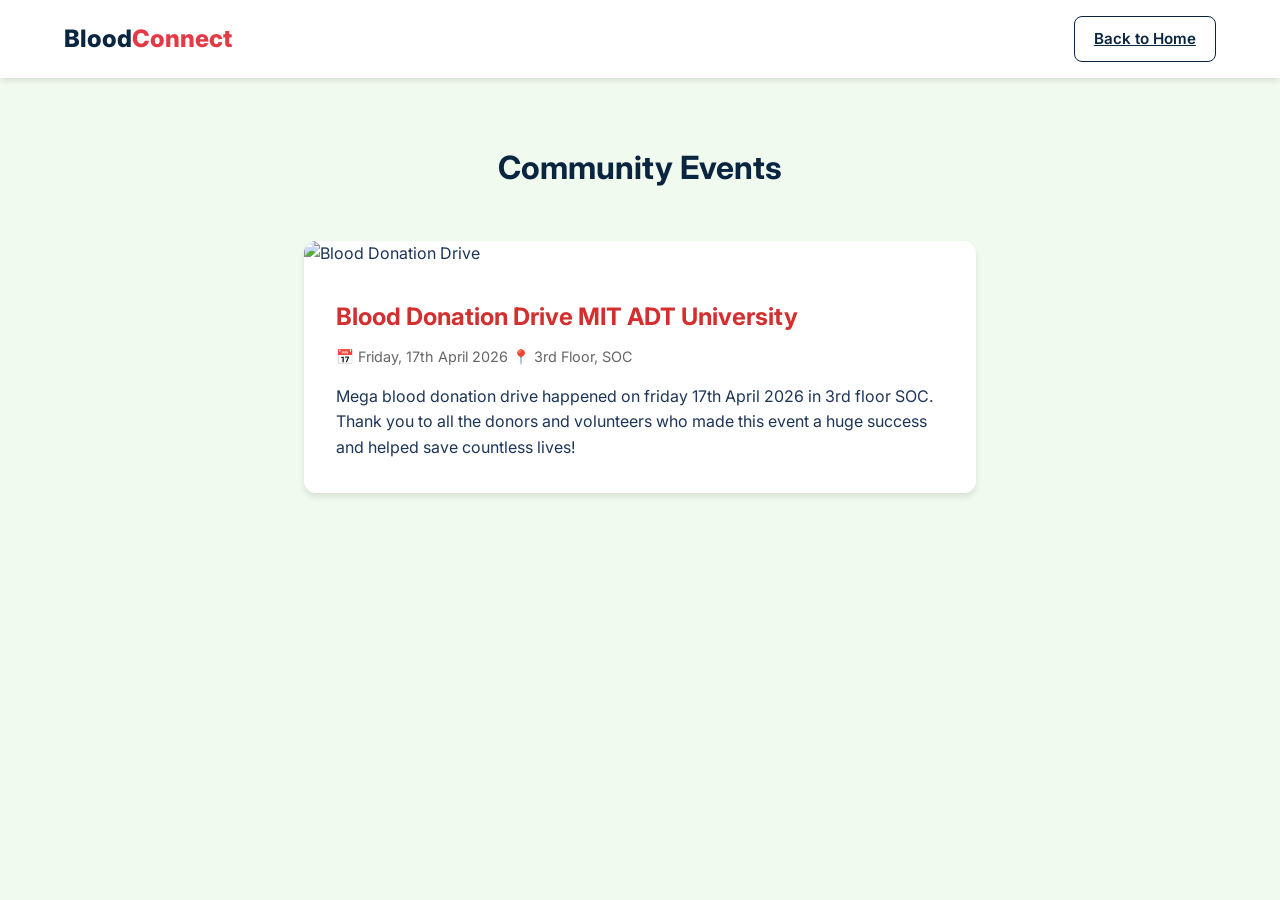
==== events.html @ 0894acb3 "Blood Connect - Full project with Admin Dashboard, Events, and localStorage" ====
<!DOCTYPE html>
<html lang="en">
<head>
  <meta charset="UTF-8">
  <meta name="viewport" content="width=device-width, initial-scale=1.0">
  <title>Events - Blood Connect</title>
  <link rel="stylesheet" href="css/style.css">
  <link href="https://fonts.googleapis.com/css2?family=Inter:wght@400;500;600;700&display=swap" rel="stylesheet">
  <style>
    .events-container {
      max-width: 800px;
      margin: 4rem auto;
      padding: 0 5%;
    }
    .event-card {
      background: var(--surface-color, #ffffff);
      border-radius: 12px;
      box-shadow: 0 4px 6px rgba(0,0,0,0.1);
      overflow: hidden;
      margin-bottom: 2rem;
    }
    .event-image {
      width: 100%;
      height: auto;
      display: block;
    }
    .event-details {
      padding: 2rem;
    }
    .event-title {
      font-size: 1.5rem;
      color: var(--primary-color, #d32f2f);
      margin-bottom: 0.5rem;
    }
    .event-meta {
      color: #666;
      font-size: 0.9rem;
      margin-bottom: 1rem;
    }
    .event-description {
      line-height: 1.6;
    }
  </style>
</head>
<body>
  <header class="navbar">
    <div class="logo"><a href="index.html" style="text-decoration: none; color: inherit;">Blood<span>Connect</span></a></div>
    <nav>
      <a href="index.html" class="btn btn-outline">Back to Home</a>
    </nav>
  </header>

  <main class="events-container">
    <h1 style="text-align: center; margin-bottom: 3rem;">Community Events</h1>
    
    <article class="event-card">
      <!-- Placeholder image while you save your attached image -->
      <img src="https://images.unsplash.com/photo-1615461066841-6116e61058f4?q=80&w=800&auto=format&fit=crop" alt="Blood Donation Drive" class="event-image">
      <div class="event-details">
        <h2 class="event-title">Blood Donation Drive MIT ADT University</h2>
        <div class="event-meta">📅 Friday, 17th April 2026 📍 3rd Floor, SOC</div>
        <p class="event-description">
          Mega blood donation drive happened on friday 17th April 2026 in 3rd floor SOC. 
          Thank you to all the donors and volunteers who made this event a huge success and helped save countless lives!
        </p>
      </div>
    </article>
  </main>

</body>
</html>
---- css/style.css ----
/* Base Variables - Blood Connect Deep/Medical Theme */
:root {
  --primary-red: #E63946;
  --primary-red-hover: #D62828;
  --dark-blue: #0A2540;
  --light-blue: #A8DADC;
  --bg-color: #F1FAEE;
  --white: #FFFFFF;
  --text-dark: #1D3557;
  --text-muted: #6C7A89;
  --border-color: #E2E8F0;
  --shadow-sm: 0 4px 6px -1px rgba(0, 0, 0, 0.1);
  --shadow-md: 0 10px 15px -3px rgba(0, 0, 0, 0.1);
  --shadow-lg: 0 20px 25px -5px rgba(0, 0, 0, 0.1);
  --transition: all 0.3s ease;
}

* {
  box-sizing: border-box;
  margin: 0;
  padding: 0;
}

body {
  font-family: 'Inter', sans-serif;
  background-color: var(--bg-color);
  color: var(--text-dark);
  line-height: 1.6;
}

/* Typography */
h1, h2, h3, h4 {
  color: var(--dark-blue);
  font-weight: 700;
  margin-bottom: 0.5rem;
}

.highlight {
  color: var(--primary-red);
}

/* Buttons */
.btn {
  display: inline-block;
  padding: 0.6rem 1.2rem;
  border-radius: 8px;
  font-weight: 600;
  font-size: 0.95rem;
  cursor: pointer;
  transition: var(--transition);
  border: none;
  text-align: center;
}

.btn-primary {
  background-color: var(--primary-red);
  color: var(--white);
}

.btn-primary:hover {
  background-color: var(--primary-red-hover);
  transform: translateY(-2px);
  box-shadow: var(--shadow-sm);
}

.btn-secondary {
  background-color: var(--dark-blue);
  color: var(--white);
}

.btn-secondary:hover {
  background-color: #1a416a;
  transform: translateY(-2px);
}

.btn-outline {
  background-color: transparent;
  color: var(--dark-blue);
  border: 1px solid var(--dark-blue);
}

.btn-outline:hover {
  background-color: var(--dark-blue);
  color: var(--white);
}

.btn-large {
  padding: 0.8rem 2rem;
  font-size: 1.1rem;
}

.full-width {
  width: 100%;
}

/* Navbar */
.navbar {
  display: flex;
  justify-content: space-between;
  align-items: center;
  padding: 1rem 5%;
  background-color: var(--white);
  box-shadow: var(--shadow-sm);
  position: sticky;
  top: 0;
  z-index: 100;
}

.logo {
  font-size: 1.5rem;
  font-weight: 800;
  color: var(--dark-blue);
}

.logo span {
  color: var(--primary-red);
}

/* Hero Section */
.hero {
  height: calc(100vh - 70px);
  display: flex;
  align-items: center;
  justify-content: space-between;
  text-align: left;
  background: linear-gradient(135deg, var(--bg-color) 0%, #e0eaf5 100%);
  padding: 2rem 5%;
  gap: 2rem;
}

.hero-content {
  flex: 1;
  max-width: 600px;
}

.hero h1 {
  font-size: 4rem;
  line-height: 1.1;
  margin-bottom: 1.5rem;
}

.hero p {
  font-size: 1.2rem;
  color: var(--text-muted);
  margin-bottom: 2.5rem;
}

.cta-group {
  display: flex;
  gap: 1rem;
  justify-content: flex-start;
}

/* Hero Carousel Elements */
.hero-image-slider {
  flex: 1;
  max-width: 500px;
  height: 400px;
  position: relative;
  border-radius: 16px;
  overflow: hidden;
  box-shadow: var(--shadow-lg);
}

.slide {
  position: absolute;
  top: 0;
  left: 0;
  width: 100%;
  height: 100%;
  object-fit: cover;
  opacity: 0;
  animation: fadeSlider 8s infinite ease-in-out;
}

.slide-1 {
  animation-delay: 0s;
}

.slide-2 {
  opacity: 0;
  animation-delay: 4s;
}

@keyframes fadeSlider {
  0%, 45% { opacity: 1; }
  50%, 95% { opacity: 0; }
  100% { opacity: 1; }
}

@media (max-width: 768px) {
  .hero {
    flex-direction: column;
    text-align: center;
    height: auto;
    padding-top: 4rem;
    padding-bottom: 4rem;
  }
  .hero-content {
    max-width: 100%;
  }
  .cta-group {
    justify-content: center;
  }
  .hero-image-slider {
    width: 100%;
    margin-top: 2rem;
    height: 300px;
  }
}

/* Features */
.features {
  display: grid;
  grid-template-columns: repeat(auto-fit, minmax(300px, 1fr));
  gap: 2rem;
  padding: 5rem 5%;
  background-color: var(--white);
}

.feature-card {
  padding: 2.5rem;
  border-radius: 16px;
  background: var(--white);
  box-shadow: var(--shadow-sm);
  transition: var(--transition);
  border: 1px solid var(--border-color);
  text-align: center;
}

.feature-card:hover {
  transform: translateY(-5px);
  box-shadow: var(--shadow-md);
}

.feature-icon {
  font-size: 3rem;
  margin-bottom: 1rem;
}

/* Modals */
.hidden {
  display: none !important;
}

.modal {
  position: fixed;
  top: 0; left: 0; right: 0; bottom: 0;
  background-color: rgba(10, 37, 64, 0.6);
  backdrop-filter: blur(5px);
  display: flex;
  align-items: center;
  justify-content: center;
  z-index: 1000;
}

.modal-content {
  background: var(--white);
  padding: 2.5rem;
  border-radius: 16px;
  width: 100%;
  max-width: 450px;
  position: relative;
  box-shadow: var(--shadow-lg);
  animation: fadeIn 0.3s ease-out;
}

@keyframes fadeIn {
  from { opacity: 0; transform: scale(0.95); }
  to { opacity: 1; transform: scale(1); }
}

.close-btn {
  position: absolute;
  top: 1.5rem;
  right: 1.5rem;
  font-size: 1.5rem;
  cursor: pointer;
  color: var(--text-muted);
  transition: var(--transition);
}

.close-btn:hover {
  color: var(--primary-red);
}

.form-group {
  margin-bottom: 1.2rem;
}

.form-group label {
  display: block;
  font-weight: 500;
  margin-bottom: 0.5rem;
  color: var(--dark-blue);
}

.form-group input, .form-group select {
  width: 100%;
  padding: 0.8rem;
  border: 1px solid var(--border-color);
  border-radius: 8px;
  font-family: inherit;
  font-size: 1rem;
  transition: var(--transition);
}

.form-group input:focus, .form-group select:focus {
  outline: none;
  border-color: var(--light-blue);
  box-shadow: 0 0 0 3px rgba(168, 218, 220, 0.4);
}

.auth-switch {
  margin-top: 1.5rem;
  text-align: center;
  font-size: 0.9rem;
}

.auth-switch a {
  color: var(--primary-red);
  text-decoration: none;
  font-weight: 600;
}

/* Dashboard Specific Layout */
.dashboard-body {
  background-color: #F8FAFC;
}

.dashboard-container {
  display: flex;
  min-height: calc(100vh - 70px);
}

.sidebar {
  width: 280px;
  background-color: var(--white);
  border-right: 1px solid var(--border-color);
  padding: 2rem 1.5rem;
  display: flex;
  flex-direction: column;
}

.side-nav a {
  display: block;
  padding: 0.8rem 1rem;
  color: var(--text-muted);
  text-decoration: none;
  border-radius: 8px;
  margin-bottom: 0.5rem;
  font-weight: 500;
  transition: var(--transition);
}

.side-nav a:hover, .side-nav a.active {
  background-color: var(--bg-color);
  color: var(--dark-blue);
}

.status-card {
  margin-top: auto;
  background: var(--bg-color);
  padding: 1.5rem;
  border-radius: 12px;
  text-align: center;
}

.dashboard-main {
  flex: 1;
  padding: 2.5rem;
}

.dashboard-header {
  display: flex;
  justify-content: space-between;
  align-items: center;
  margin-bottom: 2rem;
}

.requests-feed {
  display: flex;
  flex-direction: column;
  gap: 1.5rem;
}

.request-card {
  background: var(--white);
  padding: 1.5rem;
  border-radius: 12px;
  border-left: 5px solid var(--primary-red);
  box-shadow: var(--shadow-sm);
  display: flex;
  justify-content: space-between;
  align-items: center;
}

.request-info h3 {
  margin-bottom: 0.2rem;
}

.location-distance {
  color: var(--text-muted);
  font-size: 0.9rem;
  display: flex;
  align-items: center;
  gap: 0.4rem;
}

.blood-badge {
  background-color: #fee2e2;
  color: var(--primary-red);
  padding: 0.5rem 1rem;
  border-radius: 20px;
  font-weight: 700;
  font-size: 1.2rem;
}

/* Toggle Switch */
.toggle { position: relative; display: inline-block; width: 50px; height: 26px; margin: 10px 0; }
.toggle input { opacity: 0; width: 0; height: 0; }
.slider { position: absolute; cursor: pointer; top: 0; left: 0; right: 0; bottom: 0; background-color: #ccc; transition: .4s; }
.slider:before { position: absolute; content: ""; height: 18px; width: 18px; left: 4px; bottom: 4px; background-color: white; transition: .4s; }
input:checked + .slider { background-color: #10B981; }
input:checked + .slider:before { transform: translateX(24px); }
.slider.round { border-radius: 34px; }
.slider.round:before { border-radius: 50%; }

/* Toast Notification */
.toast-container {
  position: fixed;
  bottom: 2rem;
  right: 2rem;
  z-index: 2000;
}

.toast {
  background: var(--white);
  border-left: 6px solid var(--primary-red);
  box-shadow: var(--shadow-lg);
  padding: 1rem 1.5rem;
  border-radius: 8px;
  display: flex;
  align-items: center;
  gap: 1rem;
  animation: slideInRight 0.5s ease-out;
}

@keyframes slideInRight {
  from { transform: translateX(100%); opacity: 0; }
  to { transform: translateX(0); opacity: 1; }
}
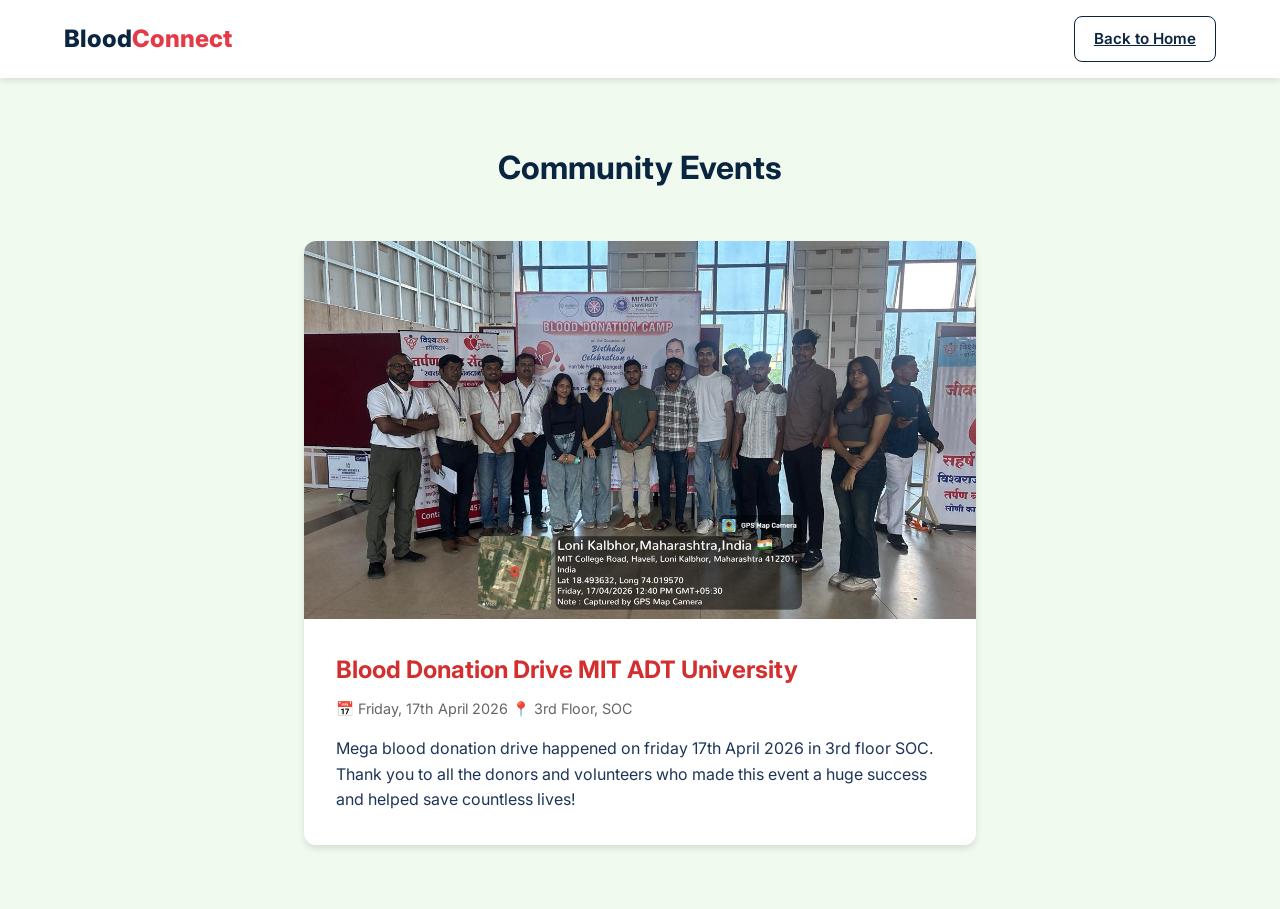
==== commit eafa3298: "feat: Add real MIT ADT Blood Donation Drive photo to events page" ====
--- a/events.html
+++ b/events.html
@@ -54,8 +54,7 @@
     <h1 style="text-align: center; margin-bottom: 3rem;">Community Events</h1>
     
     <article class="event-card">
-      <!-- Placeholder image while you save your attached image -->
-      <img src="https://images.unsplash.com/photo-1615461066841-6116e61058f4?q=80&w=800&auto=format&fit=crop" alt="Blood Donation Drive" class="event-image">
+      <img src="assets/images/event1.jpg" alt="Blood Donation Drive at MIT ADT University" class="event-image">
       <div class="event-details">
         <h2 class="event-title">Blood Donation Drive MIT ADT University</h2>
         <div class="event-meta">📅 Friday, 17th April 2026 📍 3rd Floor, SOC</div>
